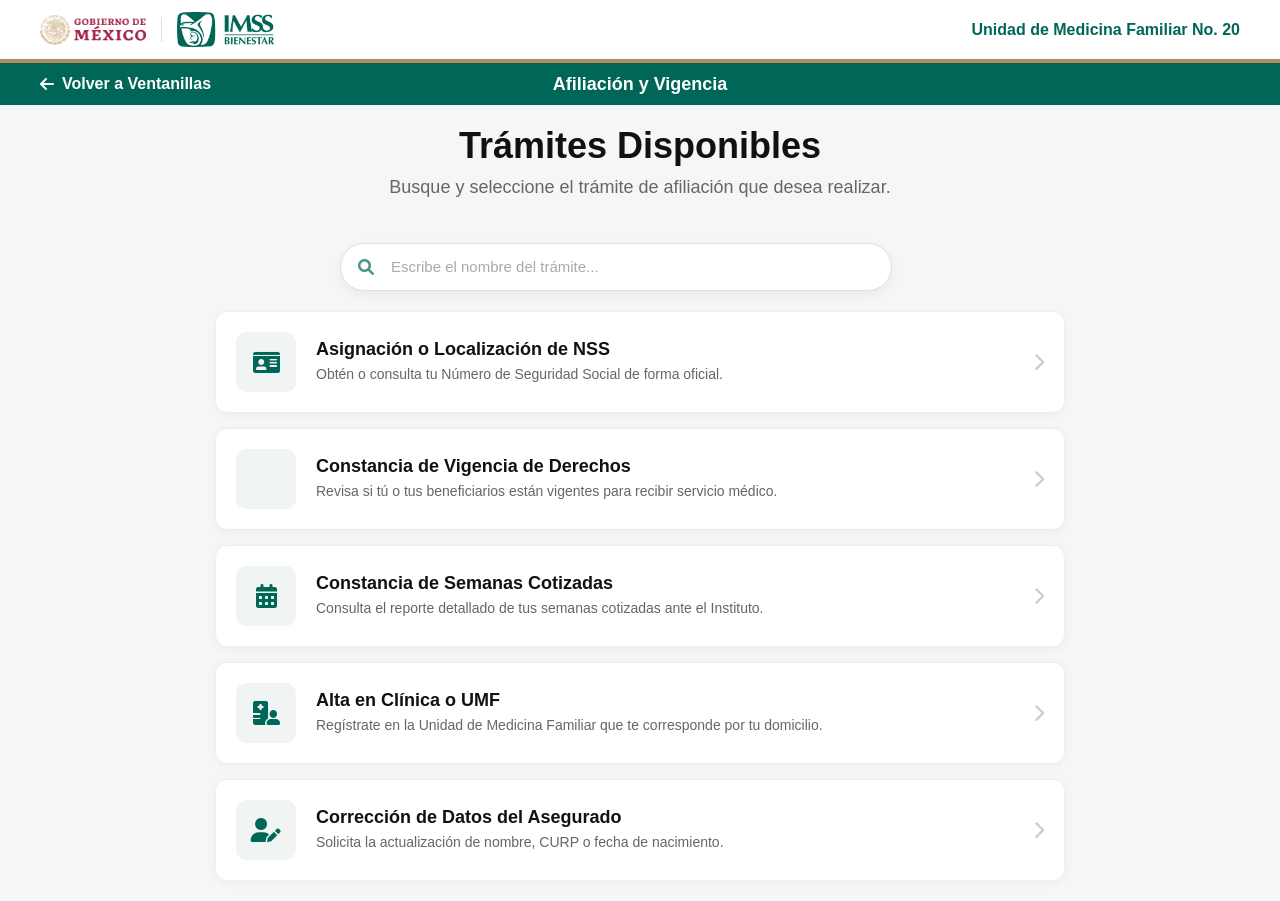
==== menu/afiliacion.html @ 5201507b "Correccion de colores y otras cosas" ====
<!DOCTYPE html>
<html lang="es">
<head>
    <meta charset="UTF-8" />
    <meta name="viewport" content="width=device-width, initial-scale=1.0" />
    <title>IMSS - Afiliación y Vigencia</title>
    <link rel="stylesheet" href="../css/estilos_contenido.css" />
    <link rel="stylesheet" href="https://cdnjs.cloudflare.com/ajax/libs/font-awesome/6.0.0/css/all.min.css">
</head>

<body>
    <header class="panel-superior">
        <div class="container-custom flex-header">
            <div class="logos-brand">
                <img src="../img/logo-gobierno.png" alt="Gobierno de México" class="logo-gob-header">
                <div class="separador-logos"></div>
                <img src="../img/logo-imss.png" alt="IMSS" class="logo-imss">
            </div>
            <div class="unidad-info">
                <span class="umf">Unidad de Medicina Familiar No. 20</span>
            </div>
        </div>
    </header>

    <nav class="navbar-secundaria">
        <div class="container-custom flex-nav">
            <a href="menu.html" class="btn-volver-home">
                <i class="fa-solid fa-arrow-left"></i> <span>Volver a Ventanillas</span>
            </a>
            <h2>Afiliación y Vigencia</h2>
        </div>
    </nav>

    <main class="contenido-principal">
        <section class="container-custom">
            
            <div class="introduccion">
                <h1>Trámites Disponibles</h1>
                <p>Busque y seleccione el trámite de afiliación que desea realizar.</p>
            </div>

           <div class="search-wrapper">
    <div class="search-container">
        <i class="fa-solid fa-magnifying-glass"></i>
        <input type="text" id="buscador-afiliacion" onkeyup="filtrarLista()" placeholder="Escribe el nombre del trámite...">
    </div>
</div>

            <div class="lista-tramites-vertical" id="contenedor-afiliacion">
                
                <div class="item-tramite" onclick="ir('../tramites/nss.html')">
                    <div class="icon-box"><i class="fa-solid fa-id-card"></i></div>
                    <div class="texto-tramite">
                        <h3>Asignación o Localización de NSS</h3>
                        <p>Obtén o consulta tu Número de Seguridad Social de forma oficial.</p>
                    </div>
                    <i class="fa-solid fa-chevron-right flecha"></i>
                </div>

                <div class="item-tramite" onclick="ir('../tramites/vigencia.html')">
                    <div class="icon-box"><i class="fa-solid fa-file-circle-check"></i></div>
                    <div class="texto-tramite">
                        <h3>Constancia de Vigencia de Derechos</h3>
                        <p>Revisa si tú o tus beneficiarios están vigentes para recibir servicio médico.</p>
                    </div>
                    <i class="fa-solid fa-chevron-right flecha"></i>
                </div>

                <div class="item-tramite" onclick="ir('../tramites/semanas.html')">
                    <div class="icon-box"><i class="fa-solid fa-calendar-days"></i></div>
                    <div class="texto-tramite">
                        <h3>Constancia de Semanas Cotizadas</h3>
                        <p>Consulta el reporte detallado de tus semanas cotizadas ante el Instituto.</p>
                    </div>
                    <i class="fa-solid fa-chevron-right flecha"></i>
                </div>

                <div class="item-tramite" onclick="ir('../tramites/alta-clinica.html')">
                    <div class="icon-box"><i class="fa-solid fa-hospital-user"></i></div>
                    <div class="texto-tramite">
                        <h3>Alta en Clínica o UMF</h3>
                        <p>Regístrate en la Unidad de Medicina Familiar que te corresponde por tu domicilio.</p>
                    </div>
                    <i class="fa-solid fa-chevron-right flecha"></i>
                </div>

                <div class="item-tramite" onclick="ir('../tramites/actualizacion.html')">
                    <div class="icon-box"><i class="fa-solid fa-user-pen"></i></div>
                    <div class="texto-tramite">
                        <h3>Corrección de Datos del Asegurado</h3>
                        <p>Solicita la actualización de nombre, CURP o fecha de nacimiento.</p>
                    </div>
                    <i class="fa-solid fa-chevron-right flecha"></i>
                </div>

            </div>
        </section>
    </main>

    <script>
        function filtrarLista() {
            let input = document.getElementById('buscador-afiliacion');
            let filter = input.value.toUpperCase();
            let contenedor = document.getElementById("contenedor-afiliacion");
            let items = contenedor.getElementsByClassName('item-tramite');

            for (let i = 0; i < items.length; i++) {
                let titulo = items[i].getElementsByTagName("h3")[0];
                let txtValue = titulo.textContent || titulo.innerText;
                if (txtValue.toUpperCase().indexOf(filter) > -1) {
                    items[i].style.display = "";
                    items[i].style.animation = "fadeIn 0.3s";
                } else {
                    items[i].style.display = "none";
                }
            }
        }

        function ir(url) {
            window.location.href = url;
        }
    </script>
</body>
</html>
---- css/estilos_contenido.css ----
:root {
    /* Verde Oficial IMSS */
    --verde-imss: #006657; 
    --verde-hover: #006657;
    --guinda-gob: #9D2449;
    --dorado-gob: #B38E5D;
    --gris-fondo: #f4f6f7;
    --texto: #212121;
}

@import url('https://fonts.googleapis.com/css2?family=Montserrat:wght@400;600;700;800&display=swap');

body {
    margin: 0;
    font-family: 'Montserrat', sans-serif;
    background-color: var(--gris-fondo);
}

.container-custom {
    max-width: 1200px;
    margin: 0 auto;
    padding: 0 25px;
}

/* Header */
.panel-superior { 
    background: #fff; 
    padding: 12px 0; 
    border-bottom: 4px solid var(--dorado-gob); 
}

.flex-header { display: flex; justify-content: space-between; align-items: center; }
.logos-brand { display: flex; align-items: center; gap: 15px; }
.logo-gob-header { height: 30px; }
.logo-imss { height: 35px; }
.separador-logos { width: 1px; height: 25px; background: #ddd; }

.unidad-info { text-align: right; }
.instituto { font-size: 10px; color: #777; font-weight: 700; text-transform: uppercase; }
.umf { font-size: 16px; font-weight: 800; color: var(--verde-imss); }

/* Navbar con Verde Profundo */
.navbar-secundaria { 
    background-color: var(--verde-imss); 
    color: white; 
    padding: 12px 0; 
}

.flex-nav { display: flex; align-items: center; position: relative; }
.btn-volver-home { color: white; text-decoration: none; font-weight: 700; display: flex; align-items: center; gap: 8px; }
.navbar-secundaria h2 { margin: 0; font-size: 18px; position: absolute; left: 50%; transform: translateX(-50%); }


.contenido-principal { padding: 20px 0; }
.introduccion { text-align: center; margin-bottom: 25px; }
.introduccion h1 { font-size: 36px; font-weight: 800; color: #111; margin: 0 0 10px 0; }
.introduccion p { color: #666; font-size: 18px; max-width: 600px; margin: 0 auto; }

/* Grid de Ventanillas */
.grid-ventanillas {
    display: grid;
    grid-template-columns: repeat(3, 1fr);
    gap: 30px;
}

.card-tramite {
    background: white;
    border-radius: 12px;
    overflow: hidden;
    cursor: pointer;
    transition: all 0.3s ease;
    border: 1px solid #eee;
    display: flex;
    flex-direction: column;
    text-align: center;
    box-shadow: 0 4px 12px rgba(0,0,0,0.05);
}

.card-icon {
    background-color: #f0f4f2; 
    padding: 40px 0;
    color: var(--verde-imss);
    font-size: 55px;
    transition: 0.3s;
}

.card-body { padding: 25px 20px; flex-grow: 1; display: flex; flex-direction: column; }
.card-body h3 { font-size: 19px; color: #111; margin: 0 0 12px 0; font-weight: 700; }
.card-desc { font-size: 14px; color: #666; line-height: 1.5; margin-bottom: 20px; flex-grow: 1; }

.btn-text {
    font-size: 12px;
    font-weight: 800;
    color: var(--guinda-gob);
    text-transform: uppercase;
    letter-spacing: 1px;
    display: flex;
    align-items: center;
    justify-content: center;
    gap: 8px;
}

/* Hover Mejorado */
.card-tramite:hover {
    transform: translateY(-8px);
    box-shadow: 0 15px 30px rgba(0,0,0,0.1);
    border-color: var(--dorado-gob);
}

.card-tramite:hover .card-icon {
    background-color: var(--verde-imss);
    color: white;
}

.search-wrapper {
    display: flex;
    justify-content: center;
    align-items: center;
    padding: 20px 0;
    width: 100%;
}

.search-container {
    position: relative;
    width: 90%;
    max-width: 600px; 
}

/* Icono de lupa dentro del buscador */
.search-container i {
    position: absolute;
    left: 18px;
    top: 50%;
    transform: translateY(-50%);
    color: var(--verde-imss); 
    font-size: 16px;
    opacity: 0.7;
    pointer-events: none;
}

.search-container input {
    width: 80%;
    padding: 14px 20px 14px 50px; 
    font-size: 16px;
    font-family: 'Montserrat', sans-serif;
    border: 1px solid #e0e0e0;
    border-radius: 30px; 
    background-color: #ffffff;
    color: #333;
    outline: none;
    transition: all 0.3s cubic-bezier(0.4, 0, 0.2, 1);
    box-shadow: 0 4px 12px rgba(0, 0, 0, 0.05); 
}

/* Efecto al hacer clic o escribir */
.search-container input:focus {
    border-color: var(--verde-imss);
    box-shadow: 0 6px 20px rgba(0, 99, 65, 0.12); 
    transform: translateY(-1px); 
}

/* Estilo del texto de ayuda (Placeholder) */
.search-container input::placeholder {
    color: #aaa;
    font-size: 15px;
}
.lista-tramites-vertical {
    display: flex;
    flex-direction: column;
    gap: 15px;
    max-width: 850px;
    margin: 0 auto;
}

.item-tramite {
    background: white;
    padding: 20px;
    border-radius: 12px;
    display: flex;
    align-items: center;
    gap: 20px;
    cursor: pointer;
    transition: all 0.3s ease;
    border: 1px solid #eee;
    box-shadow: 0 2px 8px rgba(0,0,0,0.04);
    position: relative;
    overflow: hidden;
}

.item-tramite::before {
    content: '';
    position: absolute;
    left: 0;
    top: 0;
    height: 100%;
    width: 0;
    background-color: var(--verde-imss);
    transition: 0.3s;
}

.item-tramite:hover {
    transform: translateX(10px);
    border-color: var(--verde-imss);
    box-shadow: 0 5px 15px rgba(0,0,0,0.08);
}

.item-tramite:hover::before {
    width: 6px;
}

.icon-box {
    width: 60px;
    height: 60px;
    background-color: #f0f4f2;
    border-radius: 10px;
    display: flex;
    align-items: center;
    justify-content: center;
    font-size: 24px;
    color: var(--verde-imss);
    flex-shrink: 0;
}

.texto-tramite {
    flex-grow: 1;
    text-align: left;
}

.texto-tramite h3 {
    margin: 0 0 5px 0;
    font-size: 18px;
    color: #111;
    font-weight: 700;
}

.texto-tramite p {
    margin: 0;
    font-size: 14px;
    color: #666;
    line-height: 1.4;
}

.flecha {
    color: #ccc;
    font-size: 18px;
    transition: 0.3s;
}

.item-tramite:hover .flecha {
    color: var(--guinda-gob);
    transform: translateX(5px);
}

@keyframes fadeIn {
    from { opacity: 0; transform: translateY(10px); }
    to { opacity: 1; transform: translateY(0); }
}
/* Responsive */
@media (max-width: 992px) {
    .grid-ventanillas { grid-template-columns: repeat(2, 1fr); }
}

@media (max-width: 768px) {
    .flex-header { flex-direction: column; gap: 10px; }
    .unidad-info { text-align: center; border-top: 1px solid #eee; padding-top: 10px; width: 100%; }
    .navbar-secundaria h2 { position: static; transform: none; margin: 0 auto; font-size: 15px; }
    .btn-volver-home span { display: none; }
    
    .grid-ventanillas { grid-template-columns: 1fr; } 
    .introduccion h1 { font-size: 28px; }
}
@media (max-width: 600px) {
    .item-tramite {
        padding: 15px;
        gap: 12px;
    }
    .icon-box {
        width: 50px;
        height: 50px;
        font-size: 20px;
    }
    .texto-tramite h3 { font-size: 16px; }
    .texto-tramite p { font-size: 13px; }
    .flecha { display: none; } /* Quitamos flecha en móvil para ganar espacio */
}
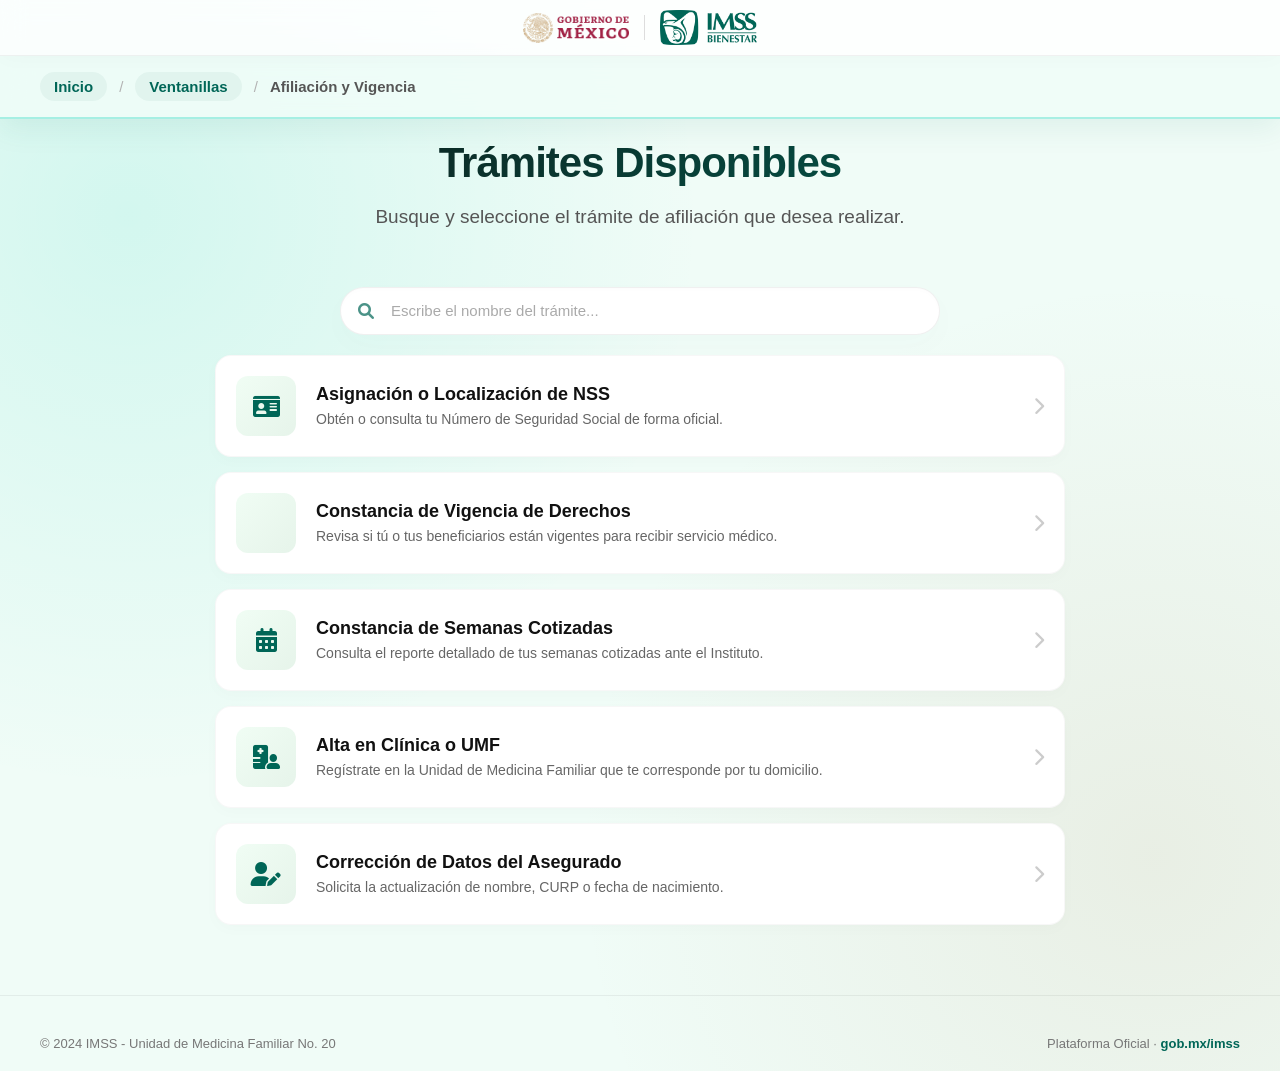
==== commit ec908fb5: "feat: Rediseño Premium Alta Gama (SaaS) y Mejoras de UX/UI" ====
--- a/menu/afiliacion.html
+++ b/menu/afiliacion.html
@@ -6,28 +6,21 @@
     <title>IMSS - Afiliación y Vigencia</title>
     <link rel="stylesheet" href="../css/estilos_contenido.css" />
     <link rel="stylesheet" href="https://cdnjs.cloudflare.com/ajax/libs/font-awesome/6.0.0/css/all.min.css">
+    <script src="../js/layout.js" defer></script>
 </head>
 
 <body>
-    <header class="panel-superior">
-        <div class="container-custom flex-header">
-            <div class="logos-brand">
-                <img src="../img/logo-gobierno.png" alt="Gobierno de México" class="logo-gob-header">
-                <div class="separador-logos"></div>
-                <img src="../img/logo-imss.png" alt="IMSS" class="logo-imss">
-            </div>
-            <div class="unidad-info">
-                <span class="umf">Unidad de Medicina Familiar No. 20</span>
-            </div>
-        </div>
-    </header>
+    <imss-header path-prefix="../"></imss-header>
 
     <nav class="navbar-secundaria">
         <div class="container-custom flex-nav">
-            <a href="menu.html" class="btn-volver-home">
-                <i class="fa-solid fa-arrow-left"></i> <span>Volver a Ventanillas</span>
-            </a>
-            <h2>Afiliación y Vigencia</h2>
+            <div class="migajas-pan">
+                <a href="../index.html">Inicio</a>
+                <span class="separador">/</span>
+                <a href="menu.html">Ventanillas</a>
+                <span class="separador">/</span>
+                <span class="actual">Afiliación y Vigencia</span>
+            </div>
         </div>
     </nav>
 
@@ -48,7 +41,7 @@
 
             <div class="lista-tramites-vertical" id="contenedor-afiliacion">
                 
-                <div class="item-tramite" onclick="ir('../tramites/nss.html')">
+                <div class="item-tramite" onclick="ir('../tramites/afiliacion.html')">
                     <div class="icon-box"><i class="fa-solid fa-id-card"></i></div>
                     <div class="texto-tramite">
                         <h3>Asignación o Localización de NSS</h3>
@@ -120,5 +113,6 @@
             window.location.href = url;
         }
     </script>
+    <imss-footer></imss-footer>
 </body>
 </html>
--- a/css/estilos_contenido.css
+++ b/css/estilos_contenido.css
@@ -1,19 +1,25 @@
 :root {
     /* Verde Oficial IMSS */
     --verde-imss: #006657; 
-    --verde-hover: #006657;
+    --verde-hover: #028470;
     --guinda-gob: #9D2449;
     --dorado-gob: #B38E5D;
-    --gris-fondo: #f4f6f7;
+    --gris-fondo: #f8fafc;
     --texto: #212121;
 }
 
-@import url('https://fonts.googleapis.com/css2?family=Montserrat:wght@400;600;700;800&display=swap');
+@import url('https://fonts.googleapis.com/css2?family=Poppins:wght@400;500;600;700;800;900&family=Inter:wght@400;500;600&display=swap');
 
 body {
     margin: 0;
-    font-family: 'Montserrat', sans-serif;
-    background-color: var(--gris-fondo);
+    font-family: 'Inter', sans-serif;
+    background-color: #f0fcf7; /* Verde menta extremadamente suave */
+    background-image: radial-gradient(circle at 10% 20%, rgba(0, 210, 180, 0.12) 0%, transparent 40%),
+                      radial-gradient(circle at 90% 80%, rgba(179, 142, 93, 0.12) 0%, transparent 40%);
+}
+
+h1, h2, h3, h4, h5, h6, .btn-volver-home, .migajas-pan {
+    font-family: 'Poppins', sans-serif;
 }
 
 .container-custom {
@@ -23,13 +29,23 @@
 }
 
 /* Header */
-.panel-superior { 
-    background: #fff; 
-    padding: 12px 0; 
-    border-bottom: 4px solid var(--dorado-gob); 
+.panel-superior {
+    background: rgba(255, 255, 255, 0.85);
+    backdrop-filter: blur(12px);
+    -webkit-backdrop-filter: blur(12px);
+    margin: 0;
+    width: 100%;
+    max-width: 100%;
+    border-radius: 0;
+    border-bottom: 1px solid rgba(0, 0, 0, 0.05);
+    box-shadow: 0 4px 20px rgba(0, 0, 0, 0.02);
+    z-index: 100;
+    position: relative;
+    padding: 10px 0;
 }
 
 .flex-header { display: flex; justify-content: space-between; align-items: center; }
+.header-centrado { justify-content: center !important; }
 .logos-brand { display: flex; align-items: center; gap: 15px; }
 .logo-gob-header { height: 30px; }
 .logo-imss { height: 35px; }
@@ -39,22 +55,72 @@
 .instituto { font-size: 10px; color: #777; font-weight: 700; text-transform: uppercase; }
 .umf { font-size: 16px; font-weight: 800; color: var(--verde-imss); }
 
-/* Navbar con Verde Profundo */
+/* Navbar con Glassmorphism y Toque de Color */
 .navbar-secundaria { 
-    background-color: var(--verde-imss); 
-    color: white; 
-    padding: 12px 0; 
+    background: rgba(240, 253, 248, 0.85); /* Tintado de verde claro */
+    backdrop-filter: blur(15px);
+    -webkit-backdrop-filter: blur(15px);
+    color: var(--texto); 
+    padding: 16px 0; 
+    box-shadow: 0 10px 30px rgba(0, 102, 87, 0.08);
+    border-bottom: 2px solid rgba(0, 210, 180, 0.3);
+    position: sticky;
+    top: 0;
+    z-index: 90;
 }
 
 .flex-nav { display: flex; align-items: center; position: relative; }
-.btn-volver-home { color: white; text-decoration: none; font-weight: 700; display: flex; align-items: center; gap: 8px; }
-.navbar-secundaria h2 { margin: 0; font-size: 18px; position: absolute; left: 50%; transform: translateX(-50%); }
-
-
-.contenido-principal { padding: 20px 0; }
-.introduccion { text-align: center; margin-bottom: 25px; }
-.introduccion h1 { font-size: 36px; font-weight: 800; color: #111; margin: 0 0 10px 0; }
-.introduccion p { color: #666; font-size: 18px; max-width: 600px; margin: 0 auto; }
+
+/* Migajas de pan */
+.migajas-pan {
+    display: flex;
+    align-items: center;
+    gap: 12px;
+    font-size: 15px;
+    font-weight: 700;
+}
+
+.migajas-pan a {
+    color: var(--verde-imss);
+    text-decoration: none;
+    transition: all 0.3s ease;
+    background: rgba(0, 102, 87, 0.05);
+    padding: 6px 14px;
+    border-radius: 50px;
+}
+
+.migajas-pan a:hover {
+    background: linear-gradient(135deg, var(--verde-imss) 0%, #00d2b4 100%);
+    color: white;
+    box-shadow: 0 4px 10px rgba(0, 210, 180, 0.2);
+}
+
+.migajas-pan .separador {
+    color: #b3b3b3;
+    font-weight: 400;
+}
+
+.migajas-pan .actual {
+    color: #555;
+    font-weight: 600;
+}
+
+
+.contenido-principal {
+    padding: 20px 0;
+    animation: contentFadeIn 0.6s cubic-bezier(0.165, 0.84, 0.44, 1) forwards;
+}
+.introduccion { text-align: center; margin-bottom: 35px; }
+.introduccion h1 { 
+    font-size: 42px; 
+    font-weight: 900; 
+    margin: 0 0 15px 0; 
+    background: linear-gradient(135deg, #111 0%, var(--verde-imss) 100%);
+    -webkit-background-clip: text;
+    -webkit-text-fill-color: transparent;
+    letter-spacing: -1px;
+}
+.introduccion p { color: #555; font-size: 19px; max-width: 650px; margin: 0 auto; line-height: 1.6; }
 
 /* Grid de Ventanillas */
 .grid-ventanillas {
@@ -64,52 +130,80 @@
 }
 
 .card-tramite {
-    background: white;
-    border-radius: 12px;
+    background: rgba(255, 255, 255, 0.9);
+    backdrop-filter: blur(10px);
+    border-radius: 24px;
     overflow: hidden;
     cursor: pointer;
-    transition: all 0.3s ease;
-    border: 1px solid #eee;
+    transition: all 0.4s cubic-bezier(0.165, 0.84, 0.44, 1);
+    border: 1px solid rgba(255, 255, 255, 0.8);
     display: flex;
     flex-direction: column;
-    text-align: center;
-    box-shadow: 0 4px 12px rgba(0,0,0,0.05);
+    text-align: left;
+    box-shadow: 0 10px 30px rgba(0,0,0,0.03), inset 0 0 0 1px rgba(255,255,255,0.5);
 }
 
 .card-icon {
-    background-color: #f0f4f2; 
-    padding: 40px 0;
-    color: var(--verde-imss);
-    font-size: 55px;
-    transition: 0.3s;
-}
-
-.card-body { padding: 25px 20px; flex-grow: 1; display: flex; flex-direction: column; }
-.card-body h3 { font-size: 19px; color: #111; margin: 0 0 12px 0; font-weight: 700; }
-.card-desc { font-size: 14px; color: #666; line-height: 1.5; margin-bottom: 20px; flex-grow: 1; }
+    background: linear-gradient(135deg, var(--verde-imss) 0%, #00d2b4 100%); 
+    padding: 35px 25px;
+    color: white;
+    font-size: 45px;
+    transition: all 0.4s ease;
+    border-bottom: none;
+    text-shadow: 0 5px 15px rgba(0,0,0,0.2);
+    position: relative;
+    overflow: hidden;
+}
+
+.card-icon::after {
+    content: '';
+    position: absolute;
+    top: -50%; left: -50%;
+    width: 200%; height: 200%;
+    background: radial-gradient(circle, rgba(255,255,255,0.2) 0%, transparent 60%);
+    opacity: 0;
+    transition: opacity 0.4s ease;
+}
+
+.card-body { padding: 0 25px 30px 25px; flex-grow: 1; display: flex; flex-direction: column; }
+.card-body h3 { font-size: 22px; color: #111; margin: 0 0 10px 0; font-weight: 800; letter-spacing: -0.5px; }
+.card-desc { font-size: 15px; color: #555; line-height: 1.6; margin-bottom: 25px; flex-grow: 1; }
 
 .btn-text {
-    font-size: 12px;
+    font-size: 13px;
     font-weight: 800;
-    color: var(--guinda-gob);
+    color: #9d6f2d; /* Tono dorado más oscuro */
     text-transform: uppercase;
     letter-spacing: 1px;
     display: flex;
     align-items: center;
-    justify-content: center;
+    justify-content: flex-start;
     gap: 8px;
+    padding: 10px 18px;
+    background: linear-gradient(135deg, rgba(179, 142, 93, 0.15) 0%, rgba(179, 142, 93, 0.3) 100%);
+    border-radius: 12px;
+    width: fit-content;
+    transition: all 0.3s ease;
 }
 
 /* Hover Mejorado */
 .card-tramite:hover {
     transform: translateY(-8px);
-    box-shadow: 0 15px 30px rgba(0,0,0,0.1);
-    border-color: var(--dorado-gob);
+    box-shadow: 0 25px 50px rgba(0, 102, 87, 0.08);
+}
+
+.card-tramite:hover .btn-text {
+    background: linear-gradient(135deg, var(--dorado-gob) 0%, #d4b589 100%);
+    color: white;
+    box-shadow: 0 5px 15px rgba(179, 142, 93, 0.4);
 }
 
 .card-tramite:hover .card-icon {
-    background-color: var(--verde-imss);
-    color: white;
+    transform: scale(1.05);
+}
+
+.card-tramite:hover .card-icon::after {
+    opacity: 1;
 }
 
 .search-wrapper {
@@ -139,23 +233,24 @@
 }
 
 .search-container input {
-    width: 80%;
+    width: 100%;
+    box-sizing: border-box;
     padding: 14px 20px 14px 50px; 
     font-size: 16px;
     font-family: 'Montserrat', sans-serif;
-    border: 1px solid #e0e0e0;
+    border: 1px solid rgba(0, 0, 0, 0.06);
     border-radius: 30px; 
     background-color: #ffffff;
     color: #333;
     outline: none;
     transition: all 0.3s cubic-bezier(0.4, 0, 0.2, 1);
-    box-shadow: 0 4px 12px rgba(0, 0, 0, 0.05); 
+    box-shadow: 0 10px 30px rgba(0, 102, 87, 0.02), inset 0 2px 4px rgba(0, 0, 0, 0.01); 
 }
 
 /* Efecto al hacer clic o escribir */
 .search-container input:focus {
     border-color: var(--verde-imss);
-    box-shadow: 0 6px 20px rgba(0, 99, 65, 0.12); 
+    box-shadow: 0 10px 25px rgba(0, 102, 87, 0.06), 0 0 0 3px rgba(0, 102, 87, 0.1); 
     transform: translateY(-1px); 
 }
 
@@ -175,14 +270,14 @@
 .item-tramite {
     background: white;
     padding: 20px;
-    border-radius: 12px;
+    border-radius: 16px;
     display: flex;
     align-items: center;
     gap: 20px;
     cursor: pointer;
-    transition: all 0.3s ease;
-    border: 1px solid #eee;
-    box-shadow: 0 2px 8px rgba(0,0,0,0.04);
+    transition: all 0.4s cubic-bezier(0.165, 0.84, 0.44, 1);
+    border: 1px solid rgba(0, 0, 0, 0.03);
+    box-shadow: 0 4px 15px rgba(0,0,0,0.02);
     position: relative;
     overflow: hidden;
 }
@@ -199,9 +294,9 @@
 }
 
 .item-tramite:hover {
-    transform: translateX(10px);
-    border-color: var(--verde-imss);
-    box-shadow: 0 5px 15px rgba(0,0,0,0.08);
+    transform: translateX(4px);
+    border-color: rgba(0, 0, 0, 0.08);
+    box-shadow: 0 8px 20px rgba(0, 0, 0, 0.04);
 }
 
 .item-tramite:hover::before {
@@ -211,14 +306,20 @@
 .icon-box {
     width: 60px;
     height: 60px;
-    background-color: #f0f4f2;
-    border-radius: 10px;
+    background: linear-gradient(135deg, #f0fdf4 0%, #e6f4ea 100%);
+    border-radius: 12px;
     display: flex;
     align-items: center;
     justify-content: center;
     font-size: 24px;
     color: var(--verde-imss);
     flex-shrink: 0;
+    transition: all 0.3s ease;
+}
+
+.item-tramite:hover .icon-box {
+    background: linear-gradient(135deg, var(--verde-imss) 0%, #004d41 100%);
+    color: white;
 }
 
 .texto-tramite {
@@ -261,25 +362,61 @@
 }
 
 @media (max-width: 768px) {
-    .flex-header { flex-direction: column; gap: 10px; }
-    .unidad-info { text-align: center; border-top: 1px solid #eee; padding-top: 10px; width: 100%; }
-    .navbar-secundaria h2 { position: static; transform: none; margin: 0 auto; font-size: 15px; }
+    .panel-superior {
+        margin: 0;
+        border-radius: 0;
+        padding: 15px 20px;
+        background: rgba(255, 255, 255, 0.95);
+        box-shadow: 0 10px 30px rgba(0, 102, 87, 0.08);
+        border: none;
+        border-bottom: 1px solid rgba(0,0,0,0.05);
+    }
+    .flex-header { flex-direction: column; gap: 15px; }
+    .unidad-info { text-align: center; border-top: 1px solid rgba(0,0,0,0.06); padding-top: 15px; width: 100%; }
+    
+    .navbar-secundaria { padding: 18px 0; }
+    .navbar-secundaria h2 { position: static; transform: none; margin: 0 auto; font-size: 16px; font-weight: 700; letter-spacing: 0.5px; }
+    .btn-volver-home { background: rgba(255,255,255,0.15); padding: 8px 14px; border-radius: 12px; }
     .btn-volver-home span { display: none; }
     
-    .grid-ventanillas { grid-template-columns: 1fr; } 
-    .introduccion h1 { font-size: 28px; }
+    .grid-ventanillas { grid-template-columns: 1fr; gap: 20px; padding: 0 15px; } 
+    .introduccion { padding: 10px 15px; }
+    .introduccion h1 { font-size: 30px; line-height: 1.2; }
+    .introduccion p { font-size: 16px; }
 }
 @media (max-width: 600px) {
     .item-tramite {
-        padding: 15px;
-        gap: 12px;
+        padding: 18px;
+        gap: 15px;
+        margin: 0 15px;
+        border-radius: 20px;
+        box-shadow: 0 8px 20px rgba(0,0,0,0.03);
     }
     .icon-box {
-        width: 50px;
-        height: 50px;
-        font-size: 20px;
+        width: 55px;
+        height: 55px;
+        font-size: 22px;
+        border-radius: 16px;
     }
-    .texto-tramite h3 { font-size: 16px; }
-    .texto-tramite p { font-size: 13px; }
-    .flecha { display: none; } /* Quitamos flecha en móvil para ganar espacio */
+    .texto-tramite h3 { font-size: 17px; }
+    .texto-tramite p { font-size: 14px; }
+    .flecha { display: none; } 
+}
+
+/* Efecto táctil premium en móvil para botones y tarjetas */
+.card-tramite:active, .item-tramite:active, .btn-volver-home:active, .btn-regresar:active {
+    transform: scale(0.97);
+    opacity: 0.9;
+    transition: transform 0.1s ease;
+}
+
+@keyframes contentFadeIn {
+    from {
+        opacity: 0;
+        transform: translateY(15px);
+    }
+    to {
+        opacity: 1;
+        transform: translateY(0);
+    }
 }
